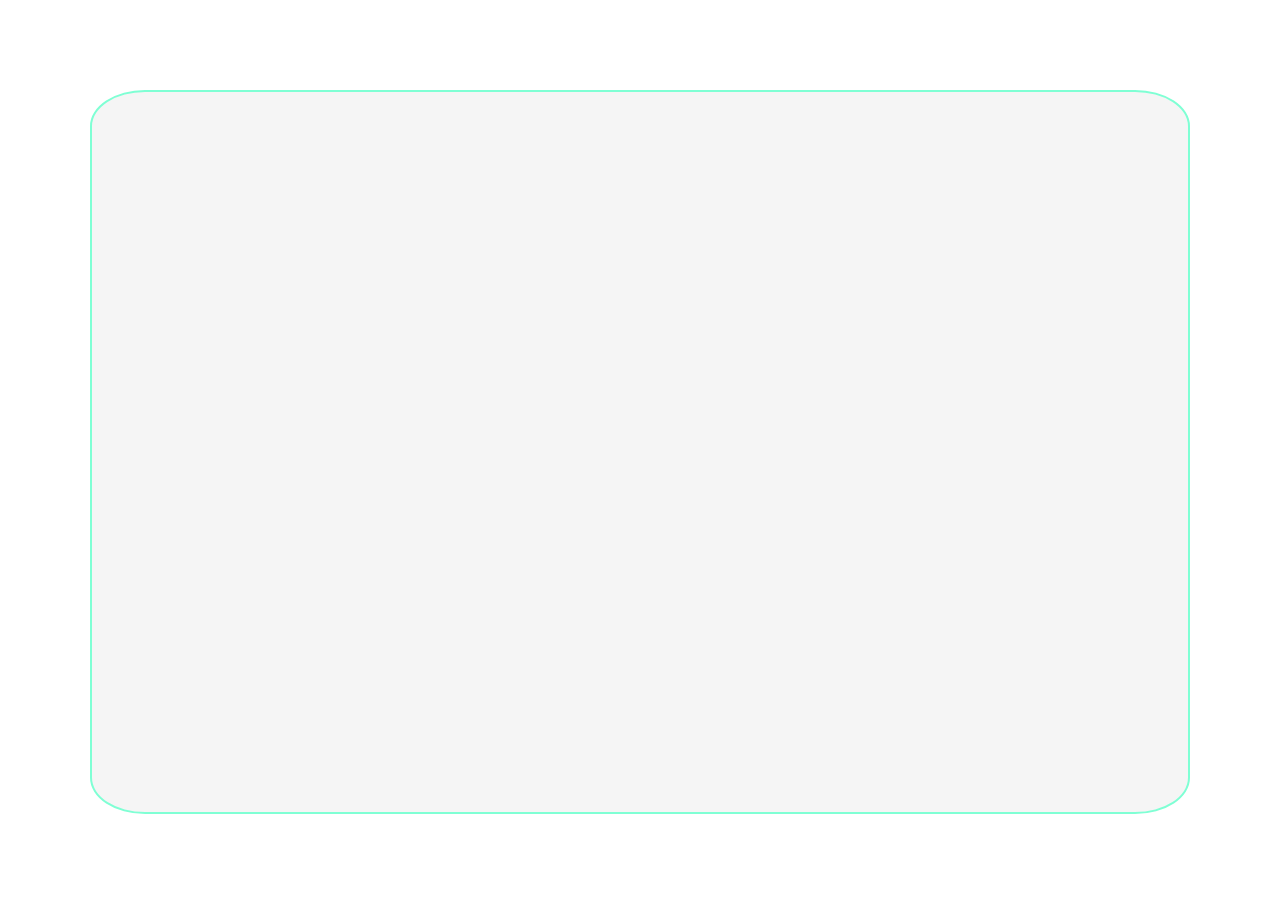
==== index.html @ 73d062fd "Working environment ready" ====
<!DOCTYPE html>
<html lang="en">
<head>
    <meta charset="UTF-8">
    <meta name="viewport" content="width=device-width, initial-scale=1.0">
    <title>That's right! - the game</title>

    <link rel="stylesheet" href="./css/main.css">
</head>
<body>
    <div id="board"></div>

    <script src="./js/main.js"></script>
</body>
</html>
---- css/main.css ----
body {
    margin: 5vh;
    padding: 5vh;
}

#board {
    background-color: whitesmoke;
    height: 80vh;
    border: solid;
    border-width: 0.3vh;
    border-color: aquamarine;
    border-radius: 5%;
    position: relative;
}
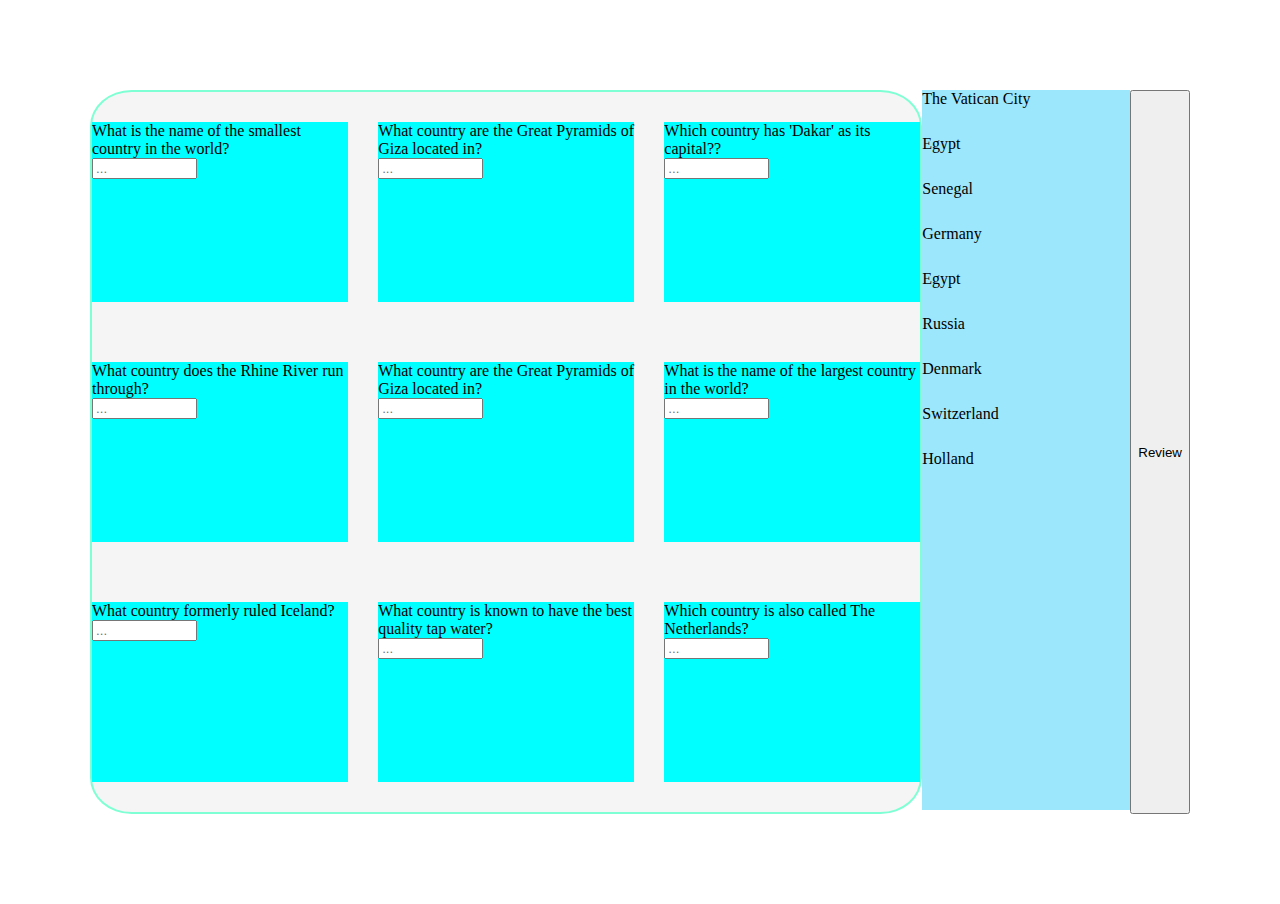
==== commit cdcecd48: "List of answers displayed and input changed from number to word" ====
--- a/index.html
+++ b/index.html
@@ -9,6 +9,7 @@
 </head>
 <body>
     <div id="board"></div>
+    <div id="posible-answers"></div>
 
     <script src="./js/main.js"></script>
 </body>
--- a/css/main.css
+++ b/css/main.css
@@ -1,14 +1,45 @@
 body {
     margin: 5vh;
     padding: 5vh;
+    display: flex;
+    
 }
 
 #board {
     background-color: whitesmoke;
     height: 80vh;
+    width: 70vw;
     border: solid;
     border-width: 0.3vh;
     border-color: aquamarine;
     border-radius: 5%;
-    position: relative;
-}+    display: flex;
+    flex-direction: row;
+    flex-wrap: wrap;
+    justify-content: space-between;
+    align-items: center;
+}
+
+.card {
+
+    background-color: aqua;
+    
+  }
+
+  #review {
+    text-align: right;
+    display: contents;
+    
+  }
+  
+  #posible-answers {
+    background-color: rgb(157, 231, 253);
+    height: 80vh;
+    width: 25vh;
+    display:inline-block;
+
+  }
+
+  #answers{
+
+  }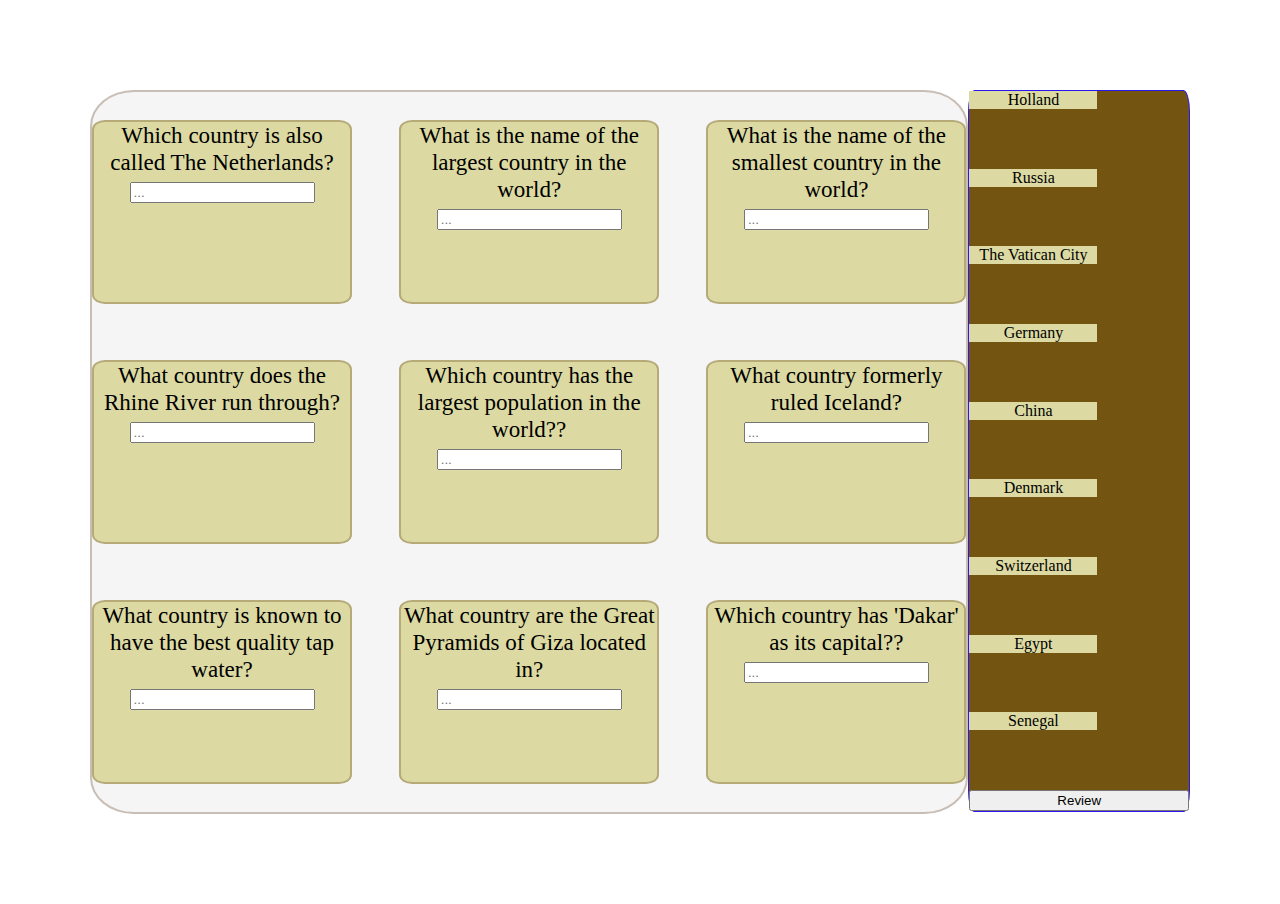
==== commit d77f2dab: "new appeareance ready" ====
--- a/index.html
+++ b/index.html
@@ -8,6 +8,7 @@
     <link rel="stylesheet" href="./css/main.css">
 </head>
 <body>
+    
     <div id="board"></div>
     <div id="posible-answers"></div>
 
--- a/css/main.css
+++ b/css/main.css
@@ -2,6 +2,8 @@
     margin: 5vh;
     padding: 5vh;
     display: flex;
+    flex-direction:row;
+    background-image: url("https://cdn.dribbble.com/users/59947/screenshots/17006879/media/102a4edaac3eda5c7f1fc5d7e21a5b50.jpg?resize=768x576&vertical=center");
     
 }
 
@@ -11,7 +13,7 @@
     width: 70vw;
     border: solid;
     border-width: 0.3vh;
-    border-color: aquamarine;
+    border-color: rgba(72, 36, 0, 0.259);
     border-radius: 5%;
     display: flex;
     flex-direction: row;
@@ -22,7 +24,13 @@
 
 .card {
 
-    background-color: aqua;
+    background-color: rgb(220, 218, 162);
+    text-align: center;
+    font-size: 1.8vw;
+    border: solid;
+    border-width: 0.3vh;
+    border-color: rgba(72, 36, 0, 0.259);
+    border-radius: 5%;
     
   }
 
@@ -33,13 +41,65 @@
   }
   
   #posible-answers {
-    background-color: rgb(157, 231, 253);
+
+    background-color: rgb(115, 84, 17);
     height: 80vh;
     width: 25vh;
-    display:inline-block;
+    border: solid;
+    border-width: 0.1vh;
+    border-color: rgb(42, 23, 240);
+    border-radius: 3%;
+    display: flex;
+    flex-direction: column;
+    justify-content: space-between;
+    
 
   }
 
-  #answers{
+  #results{
+    background-color: #1274ca;
+    color: rgb(5, 5, 5);
+    height: 50vh;
+    width: 50vw;
+    position: fixed;
+    text-align: center;
+    font-size: 4vw;
+    top: 25vh;
+    right: 25vw;
 
-  }+  }
+
+  .answers-box{
+    background-color: rgb(220, 218, 162);;
+    text-align: center;
+  }
+/*********************/
+/******Home Page******/
+/*********************/
+
+  #board1 {
+    background-color: rgb(219, 21, 21);
+    height: 80vh;
+    width: 80vw;
+    border: solid;
+    border-width: 0.3vh;
+    border-color: rgba(72, 36, 0, 0.259);
+    border-radius: 5%;
+    display: flex;
+    flex-direction: row;
+    flex-wrap: wrap;
+    justify-content: space-between;
+    align-items: center;
+}
+
+#home-page{
+    
+        margin: 5vh;
+        padding: 5vw;
+        background-color: #1274ca;
+        background-image: url("httpds://cdn.dribbble.com/users/59947/screenshots/17006879/media/102a4edaac3eda5c7f1fc5d7e21a5b50.jpg?resize=768x576&vertical=center");
+    
+      
+        
+    
+}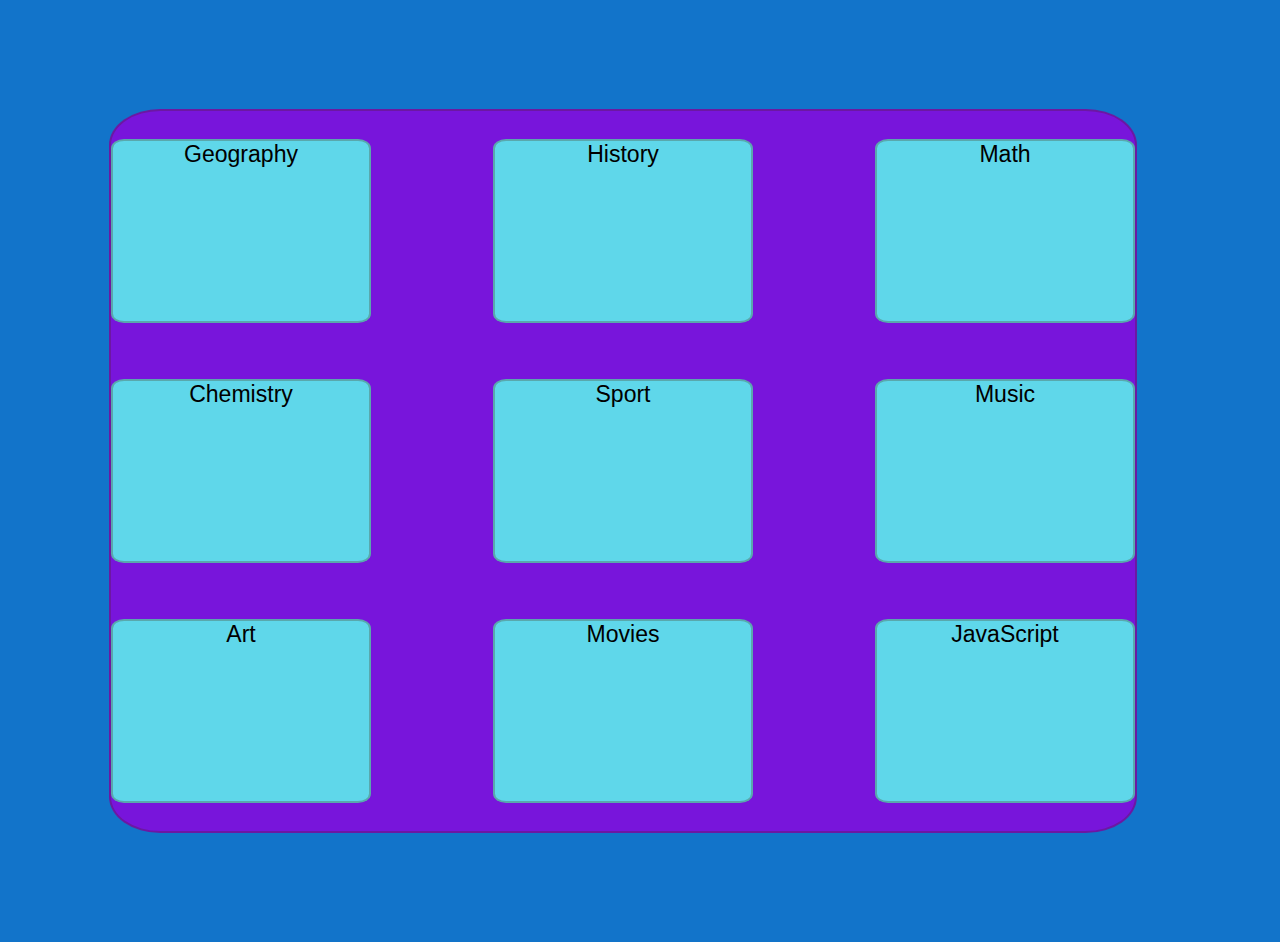
==== commit b9f9edf2: "Index page reassigned and linked to geography game page" ====
--- a/index.html
+++ b/index.html
@@ -3,15 +3,13 @@
 <head>
     <meta charset="UTF-8">
     <meta name="viewport" content="width=device-width, initial-scale=1.0">
-    <title>That's right! - the game</title>
+    <title>TriviaDos Sprint</title>
 
     <link rel="stylesheet" href="./css/main.css">
 </head>
-<body>
+<body id="home-page">
+    <div id="board1"></div>
     
-    <div id="board"></div>
-    <div id="posible-answers"></div>
-
     <script src="./js/main.js"></script>
 </body>
 </html>--- a/css/main.css
+++ b/css/main.css
@@ -3,7 +3,7 @@
     padding: 5vh;
     display: flex;
     flex-direction:row;
-    background-image: url("https://cdn.dribbble.com/users/59947/screenshots/17006879/media/102a4edaac3eda5c7f1fc5d7e21a5b50.jpg?resize=768x576&vertical=center");
+    background-image: url("../Images/background-geo.jpeg");
     
 }
 
@@ -78,7 +78,7 @@
 /*********************/
 
   #board1 {
-    background-color: rgb(219, 21, 21);
+    background-color: rgb(120, 21, 219);
     height: 80vh;
     width: 80vw;
     border: solid;
@@ -90,6 +90,7 @@
     flex-wrap: wrap;
     justify-content: space-between;
     align-items: center;
+    
 }
 
 #home-page{
@@ -102,4 +103,15 @@
       
         
     
+}
+
+.category{
+    background-color: rgb(95, 215, 234);
+    text-align: center;
+    font-size: 1.8vw;
+    font-family: 'Lucida Sans', 'Lucida Sans Regular', 'Lucida Grande', 'Lucida Sans Unicode', Geneva, Verdana, sans-serif;
+    border: solid;
+    border-width: 0.3vh;
+    border-color: rgba(72, 36, 0, 0.259);
+    border-radius: 5%;
 }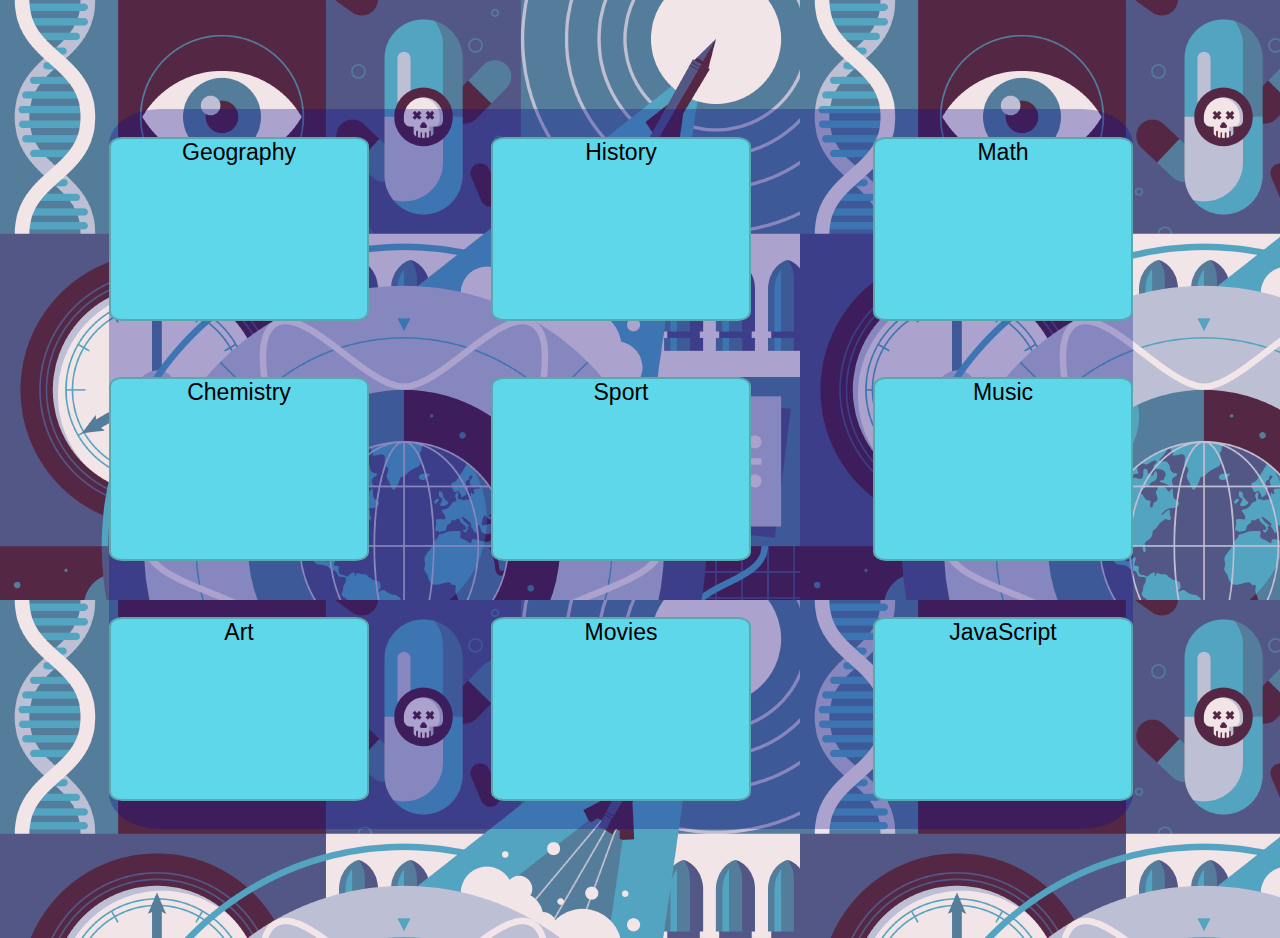
==== commit 42478797: "home page background and css for text up" ====
--- a/index.html
+++ b/index.html
@@ -8,6 +8,7 @@
     <link rel="stylesheet" href="./css/main.css">
 </head>
 <body id="home-page">
+    
     <div id="board1"></div>
     
     <script src="./js/main.js"></script>
--- a/css/main.css
+++ b/css/main.css
@@ -3,17 +3,14 @@
     padding: 5vh;
     display: flex;
     flex-direction:row;
-    background-image: url("../Images/background-geo.jpeg");
     
 }
 
 #board {
-    background-color: whitesmoke;
+    /*background-color: whitesmoke;*/
+    background-color: rgba(0,0,0,.3);
     height: 80vh;
     width: 70vw;
-    border: solid;
-    border-width: 0.3vh;
-    border-color: rgba(72, 36, 0, 0.259);
     border-radius: 5%;
     display: flex;
     flex-direction: row;
@@ -23,14 +20,16 @@
 }
 
 .card {
-
+  
+  padding: 2vh;
     background-color: rgb(220, 218, 162);
     text-align: center;
-    font-size: 1.8vw;
+    font-size: 1.5vw;
     border: solid;
     border-width: 0.3vh;
     border-color: rgba(72, 36, 0, 0.259);
     border-radius: 5%;
+    font-family: 'Lucida Sans', 'Lucida Sans Regular', 'Lucida Grande', 'Lucida Sans Unicode', Geneva, Verdana, sans-serif;
     
   }
 
@@ -40,19 +39,18 @@
     
   }
   
-  #posible-answers {
+  #possible-answers {
 
-    background-color: rgb(115, 84, 17);
+    background-color: rgba(0,0,0,.5);
     height: 80vh;
     width: 25vh;
-    border: solid;
-    border-width: 0.1vh;
-    border-color: rgb(42, 23, 240);
     border-radius: 3%;
     display: flex;
     flex-direction: column;
     justify-content: space-between;
-    
+    align-items: center;
+    font-size: 1vw;
+    font-family: 'Lucida Sans', 'Lucida Sans Regular', 'Lucida Grande', 'Lucida Sans Unicode', Geneva, Verdana, sans-serif;
 
   }
 
@@ -72,17 +70,16 @@
   .answers-box{
     background-color: rgb(220, 218, 162);;
     text-align: center;
+    border-radius: 2%;
   }
 /*********************/
 /******Home Page******/
 /*********************/
 
   #board1 {
-    background-color: rgb(120, 21, 219);
+    background-color: rgb(11, 6, 146, 0.3);
     height: 80vh;
     width: 80vw;
-    border: solid;
-    border-width: 0.3vh;
     border-color: rgba(72, 36, 0, 0.259);
     border-radius: 5%;
     display: flex;
@@ -97,8 +94,7 @@
     
         margin: 5vh;
         padding: 5vw;
-        background-color: #1274ca;
-        background-image: url("httpds://cdn.dribbble.com/users/59947/screenshots/17006879/media/102a4edaac3eda5c7f1fc5d7e21a5b50.jpg?resize=768x576&vertical=center");
+        background-image: url("../images/myGame.jpeg");
     
       
         
